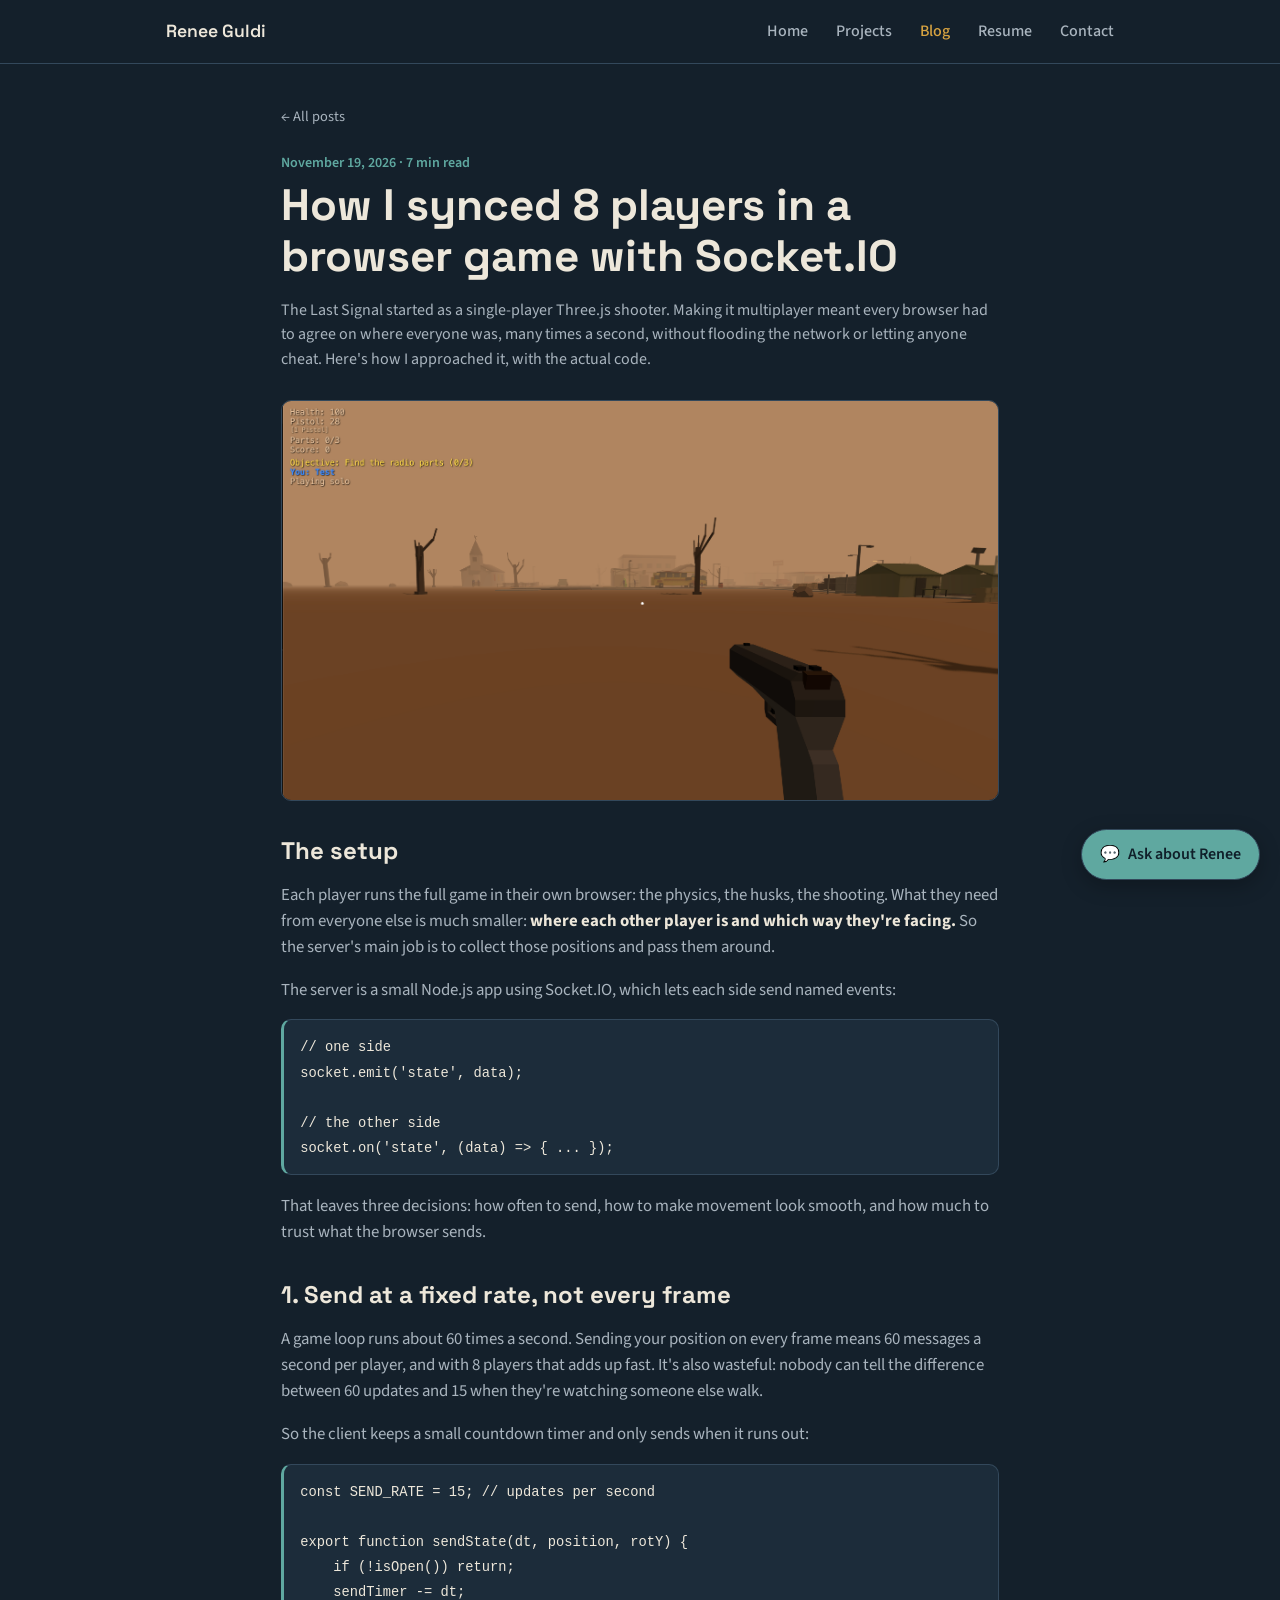
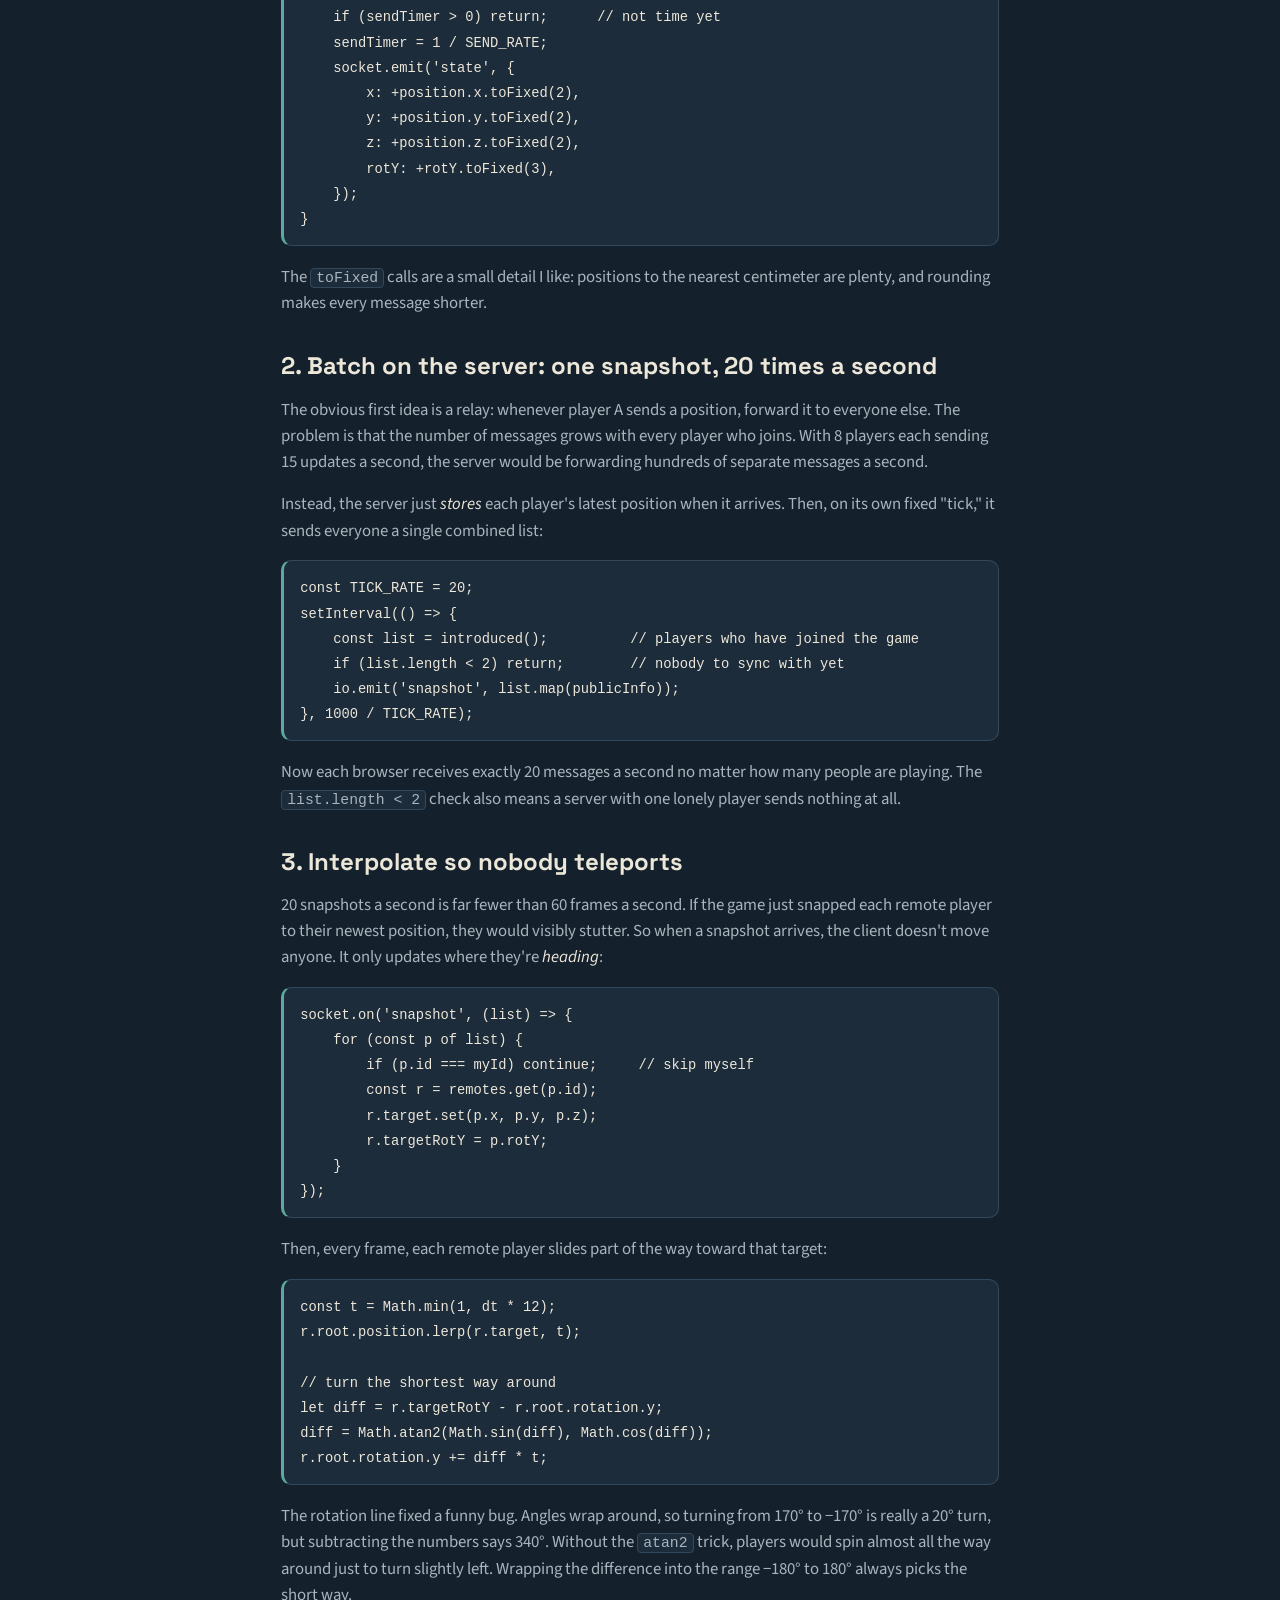
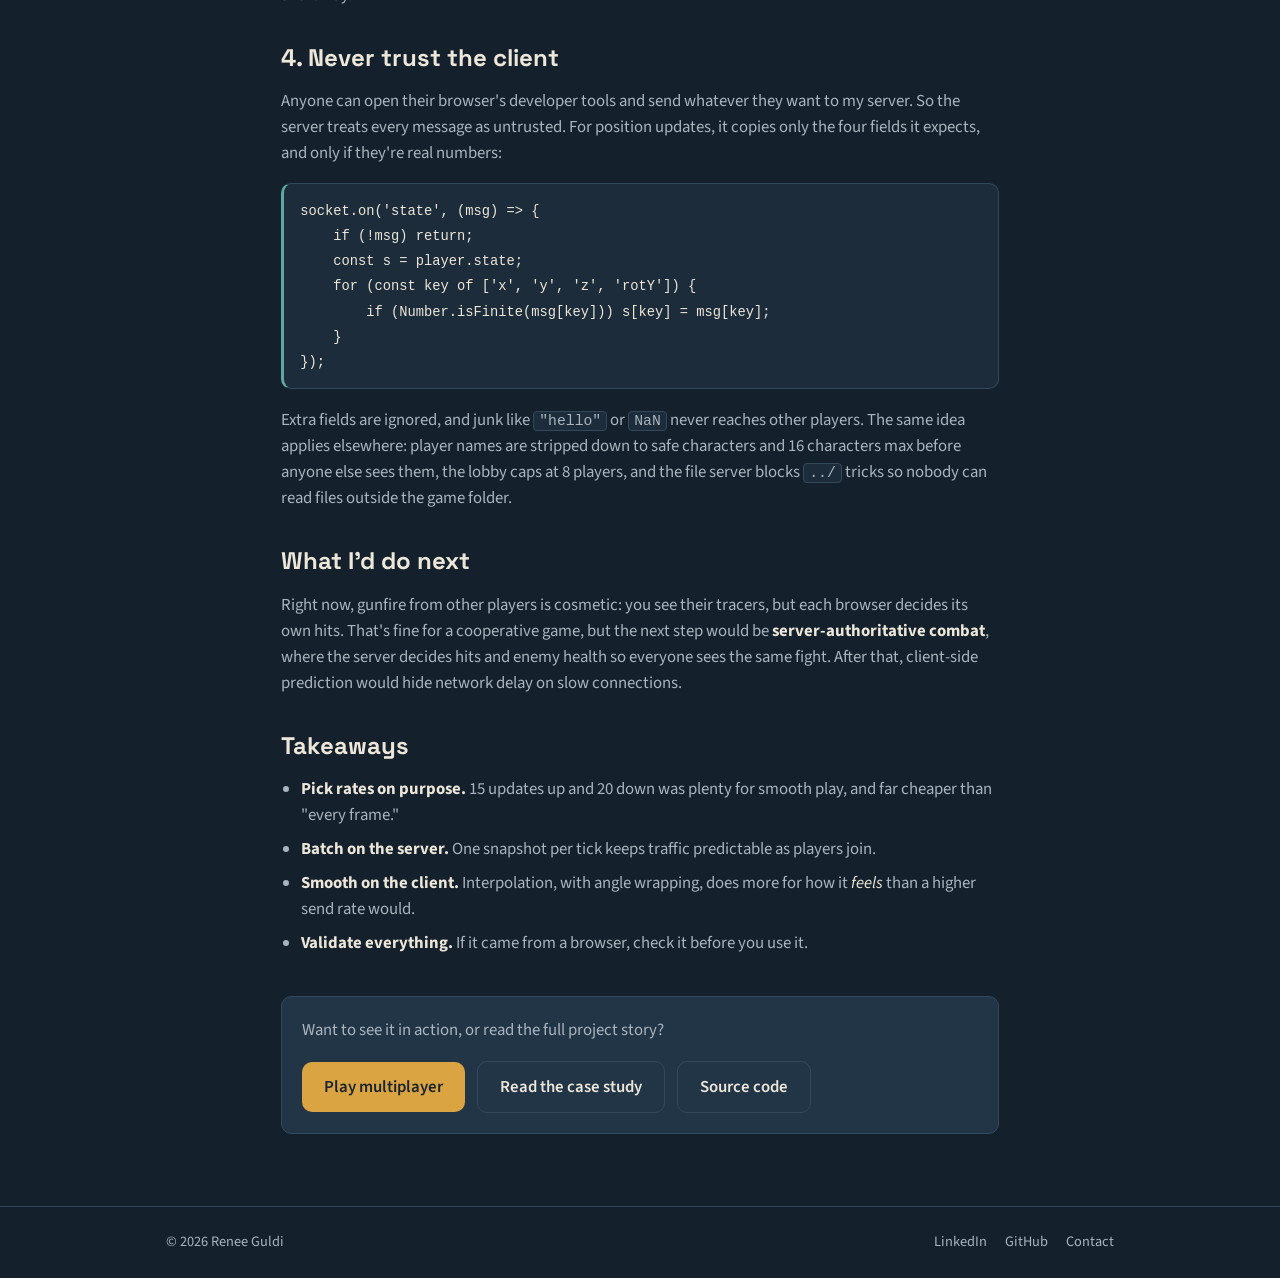
==== blog-syncing-8-players.html @ 2cdf6cf9 "Add blog page and related styles; update navigation links across multiple pages" ====
<!DOCTYPE html>
<html lang="en">
<head>
    <meta charset="UTF-8">
    <meta name="viewport" content="width=device-width, initial-scale=1.0">
    <title>How I synced 8 players in a browser game with Socket.IO - Renee Guldi</title>
    <meta name="description" content="How The Last Signal keeps up to 8 players in sync: fixed send rates, batched server snapshots, client-side interpolation, and treating every client message as untrusted.">
    <meta property="og:title" content="How I synced 8 players in a browser game with Socket.IO">
    <meta property="og:description" content="Send rates, batched snapshots, interpolation, and never trusting the client, with the real code.">
    <meta property="og:type" content="article">
    <meta property="og:image" content="https://renee-guldi-portfolio.r-guldi.workers.dev/images/last-signal-mltiplr.png">
    <link rel="icon" href="images/favicon.svg" type="image/svg+xml">
    <link rel="preconnect" href="https://fonts.googleapis.com">
    <link rel="preconnect" href="https://fonts.gstatic.com" crossorigin>
    <link href="https://fonts.googleapis.com/css2?family=Source+Sans+3:wght@400;500;600&family=Space+Grotesk:wght@500;600;700&display=swap" rel="stylesheet">
    <link rel="stylesheet" href="css/style.css">
</head>
<body>
    <a class="skip-link" href="#main">Skip to content</a>
    <header class="site-header">
        <div class="wrap nav-row">
            <a class="brand" href="index.html">Renee Guldi</a>
            <button id="navToggle" class="nav-toggle" aria-label="Toggle Navigation" aria-expanded="false" aria-controls="navMenu">
                <span></span><span></span>
            </button>
            <nav id="navMenu" class="nav-menu">
                <a href="index.html">Home</a>
                <a href="project.html">Projects</a>
                <a href="blog.html" class="active">Blog</a>
                <a href="resume.html">Resume</a>
                <a href="index.html#contact">Contact</a>
            </nav>
        </div>
    </header>

    <main id="main" class="post wrap">
        <a href="blog.html" class="back-link">&larr; All posts</a>

        <header class="post-head">
            <p class="post-meta"><time datetime="2026-11-19">November 19, 2026</time> · 7 min read</p>
            <h1>How I synced 8 players in a browser game with Socket.IO</h1>
            <p class="lede">
                The Last Signal started as a single-player Three.js shooter. Making it multiplayer meant every browser had to
                agree on where everyone was, many times a second, without flooding the network or letting anyone cheat.
                Here's how I approached it, with the actual code.
            </p>
        </header>

        <figure class="cs-figure">
            <img src="images/last-signal-mltiplr.png" alt="First-person view in The Last Signal multiplayer: a pistol aimed down a dusty road toward a ruined town">
        </figure>

        <section class="post-body">
            <h2>The setup</h2>
            <p>
                Each player runs the full game in their own browser: the physics, the husks, the shooting. What they need from
                everyone else is much smaller: <strong>where each other player is and which way they're facing.</strong>
                So the server's main job is to collect those positions and pass them around.
            </p>
            <p>The server is a small Node.js app using Socket.IO, which lets each side send named events:</p>
            <pre><code>// one side
socket.emit('state', data);

// the other side
socket.on('state', (data) =&gt; { ... });</code></pre>
            <p>That leaves three decisions: how often to send, how to make movement look smooth, and how much to trust what the browser sends.</p>

            <h2>1. Send at a fixed rate, not every frame</h2>
            <p>
                A game loop runs about 60 times a second. Sending your position on every frame means 60 messages a second per player,
                and with 8 players that adds up fast. It's also wasteful: nobody can tell the difference between 60 updates
                and 15 when they're watching someone else walk.
            </p>
            <p>So the client keeps a small countdown timer and only sends when it runs out:</p>
            <pre><code>const SEND_RATE = 15; // updates per second

export function sendState(dt, position, rotY) {
    if (!isOpen()) return;
    sendTimer -= dt;
    if (sendTimer &gt; 0) return;      // not time yet
    sendTimer = 1 / SEND_RATE;
    socket.emit('state', {
        x: +position.x.toFixed(2),
        y: +position.y.toFixed(2),
        z: +position.z.toFixed(2),
        rotY: +rotY.toFixed(3),
    });
}</code></pre>
            <p>
                The <code>toFixed</code> calls are a small detail I like: positions to the nearest centimeter are plenty, and
                rounding makes every message shorter.
            </p>

            <h2>2. Batch on the server: one snapshot, 20 times a second</h2>
            <p>
                The obvious first idea is a relay: whenever player A sends a position, forward it to everyone else.
                The problem is that the number of messages grows with every player who joins. With 8 players each sending
                15 updates a second, the server would be forwarding hundreds of separate messages a second.
            </p>
            <p>
                Instead, the server just <em>stores</em> each player's latest position when it arrives. Then, on its own fixed
                "tick," it sends everyone a single combined list:
            </p>
            <pre><code>const TICK_RATE = 20;
setInterval(() =&gt; {
    const list = introduced();          // players who have joined the game
    if (list.length &lt; 2) return;        // nobody to sync with yet
    io.emit('snapshot', list.map(publicInfo));
}, 1000 / TICK_RATE);</code></pre>
            <p>
                Now each browser receives exactly 20 messages a second no matter how many people are playing. The
                <code>list.length &lt; 2</code> check also means a server with one lonely player sends nothing at all.
            </p>

            <h2>3. Interpolate so nobody teleports</h2>
            <p>
                20 snapshots a second is far fewer than 60 frames a second. If the game just snapped each remote player to their
                newest position, they would visibly stutter. So when a snapshot arrives, the client doesn't move anyone. It only
                updates where they're <em>heading</em>:
            </p>
            <pre><code>socket.on('snapshot', (list) =&gt; {
    for (const p of list) {
        if (p.id === myId) continue;     // skip myself
        const r = remotes.get(p.id);
        r.target.set(p.x, p.y, p.z);
        r.targetRotY = p.rotY;
    }
});</code></pre>
            <p>Then, every frame, each remote player slides part of the way toward that target:</p>
            <pre><code>const t = Math.min(1, dt * 12);
r.root.position.lerp(r.target, t);

// turn the shortest way around
let diff = r.targetRotY - r.root.rotation.y;
diff = Math.atan2(Math.sin(diff), Math.cos(diff));
r.root.rotation.y += diff * t;</code></pre>
            <p>
                The rotation line fixed a funny bug. Angles wrap around, so turning from 170° to −170° is really a 20° turn,
                but subtracting the numbers says 340°. Without the <code>atan2</code> trick, players would spin almost all the
                way around just to turn slightly left. Wrapping the difference into the range −180° to 180° always picks the short way.
            </p>

            <h2>4. Never trust the client</h2>
            <p>
                Anyone can open their browser's developer tools and send whatever they want to my server. So the server treats
                every message as untrusted. For position updates, it copies only the four fields it expects, and only if they're
                real numbers:
            </p>
            <pre><code>socket.on('state', (msg) =&gt; {
    if (!msg) return;
    const s = player.state;
    for (const key of ['x', 'y', 'z', 'rotY']) {
        if (Number.isFinite(msg[key])) s[key] = msg[key];
    }
});</code></pre>
            <p>
                Extra fields are ignored, and junk like <code>"hello"</code> or <code>NaN</code> never reaches other players.
                The same idea applies elsewhere: player names are stripped down to safe characters and 16 characters max before
                anyone else sees them, the lobby caps at 8 players, and the file server blocks <code>../</code> tricks so nobody
                can read files outside the game folder.
            </p>

            <h2>What I'd do next</h2>
            <p>
                Right now, gunfire from other players is cosmetic: you see their tracers, but each browser decides its own hits.
                That's fine for a cooperative game, but the next step would be <strong>server-authoritative combat</strong>,
                where the server decides hits and enemy health so everyone sees the same fight. After that, client-side prediction
                would hide network delay on slow connections.
            </p>

            <h2>Takeaways</h2>
            <ul>
                <li><strong>Pick rates on purpose.</strong> 15 updates up and 20 down was plenty for smooth play, and far cheaper than "every frame."</li>
                <li><strong>Batch on the server.</strong> One snapshot per tick keeps traffic predictable as players join.</li>
                <li><strong>Smooth on the client.</strong> Interpolation, with angle wrapping, does more for how it <em>feels</em> than a higher send rate would.</li>
                <li><strong>Validate everything.</strong> If it came from a browser, check it before you use it.</li>
            </ul>

            <div class="post-cta">
                <p>Want to see it in action, or read the full project story?</p>
                <div class="btn-row">
                    <a class="btn" href="https://last-signal-multiplayer.onrender.com/" target="_blank" rel="noopener">Play multiplayer</a>
                    <a class="btn btn-ghost" href="last-signal-case-study.html">Read the case study</a>
                    <a class="btn btn-ghost" href="https://github.com/ReneeGuldi/Last_Signal_Multiplayer" target="_blank" rel="noopener">Source code</a>
                </div>
            </div>
        </section>
    </main>

    <footer class="site-footer">
        <div class="wrap footer-row">
            <p>© <span id="year">2026</span> Renee Guldi</p>
            <p class="footer-links">
                <a href="https://www.linkedin.com/in/rguldi" target="_blank" rel="noopener">LinkedIn</a>
                <a href="https://github.com/ReneeGuldi" target="_blank" rel="noopener">GitHub</a>
                <a href="index.html#contact">Contact</a>
            </p>
        </div>
    </footer>

    <button id="backToTop" class="back-to-top" aria-label="Back to Top">&uarr;</button>
    <script src="js/config.js"></script>
    <script src="js/script.js"></script>
    <script src="js/chatbot.js"></script>
</body>
</html>
---- css/style.css ----
/*
  TOKENS
*/
:root {
  /* color */
  --bg:        #14202B;
  --bg-alt:    #1C2C3A;
  --surface:   #223546;
  --text:      #EDE7DA;
  --text-dim:  #A9B4BE;
  --accent:    #D9A441;
  --accent-2:  #5FA8A0;
  --border:    #33485B;

  /* type */
  --font-display: "Space Grotesk", "Segoe UI", sans-serif;
  --font-body:    "Source Sans 3", "Segoe UI", sans-serif;

  /* layout */
  --page-max: clamp(680px, 82vw, 1200px);
  --radius: 10px;
}

[data-theme="light"] {
  --bg:        #F6F3EC;
  --bg-alt:    #FFFFFF;
  --surface:   #FFFFFF;
  --text:      #1B2530;
  --text-dim:  #5B6672;
  --border:    #DCD5C7;
  --link:      #8A5A00;
}

* { box-sizing: border-box; }

html { scroll-behavior: smooth; }

body {
  margin: 0;
  background: var(--bg);
  color: var(--text);
  font-family: var(--font-body);
  line-height: 1.55;
  transition: background 0.3s ease, color 0.3s ease;
}

img { max-width: 100%; display: block; }

h1, h2 { font-family: var(--font-display); line-height: 1.15; margin: 0 0 0.5em; }
h1 { font-size: clamp(2rem, 5vw, 2.75rem); }
h2 { font-size: 1.5rem; }

p {color: var(--text-dim); }

a { color: var(--link, var(--accent)); }

.wrap {
  max-width: var(--page-max);
  margin: 0 auto;
  padding-left: clamp(24px, 4vw, 64px);
  padding-right: clamp(24px, 4vw, 64px);
}

/*
  HEADER / NAV
*/
.site-header {
  border-bottom: 1px solid var(--border);
  padding: 18px 0;
  position: sticky;
  top: 0;
  background: var(--bg);
  z-index: 20;
}

.nav-row {
  display: flex;
  align-items: center;
  justify-content: space-between;
}

.brand {
  font-family: var(--font-display);
  font-weight: 600;
  font-size: 1.1rem;
  text-decoration: none;
  color: var(--text);
}

.nav-menu {
  display: flex;
  gap: 28px;
}

.nav-menu a {
  text-decoration: none;
  color: var(--text-dim);
  font-weight: 500;
}

.nav-menu a:hover,
.nav-menu a.active {
  color: var(--accent);
}

.nav-toggle {
  display: none;
  flex-direction: column;
  gap: 5px;
  background: none;
  border: 0;
  cursor: pointer;
  padding: 6px;
}
.nav-toggle span {
  width: 24px;
  height: 2px;
  background: var(--text);
  display: block;
}

/*
 HERO / ABOUT (homepage)
*/
.hero { 
    padding: 64px 0 40px;
    text-align: left; 
}

.eyebrow {
  color: var(--accent-2);
  font-weight: 600;
  margin: 0 0 10px;
}

.lede { 
    width: 100%;
    text-align: left; 
}

.home-page-header {
  display: flex;
  align-items: center;
  justify-content: flex-end;
  margin-bottom: 1rem;
}

.btn {
  display: inline-block;
  margin-top: 18px;
  padding: 12px 22px;
  background: var(--accent);
  color: #1B2530;
  font-weight: 600;
  text-decoration: none;
  border-radius: var(--radius);
  transition: transform 0.15s ease;
}
.btn:hover { transform: translateY(-2px); }

.about {
  text-align: center;
  padding: 32px 0 56px;
}

.about p {
    width: 100%;
    margin: 0 0 1em;
    text-align: left;
}

.about ul {
    width: 100%;
    margin: 0;
    text-align: left;
    list-style: disc;
    padding-left: 1.25em;
    color: var(--text-dim);
}

.contact {
    text-align: center;
    padding: 32px 0 56px;
}

.contact p {
    width: 100%;
    margin: 0 0 1em;
    text-align: left;
}

.contact ul {
    width: 100%;
    margin: 0;
    text-align: left;
    list-style: none;
    padding: 0;
    color: var(--text-dim);
}

.profile-photo {
  width: 220px;
  height: 220px;
  object-fit: cover;
  border-radius: var(--radius);
  border: 1px solid var(--border);
}
.about-text { 
    flex: 1; 
    min-width: 240px; 
}

#demo-note {
    scroll-margin-top: 90px;
}

.back-link {
    display: inline-block;
    margin-bottom: 24px;
    color: var(--text-dim);
    text-decoration: none;
    font-size: 0.9rem;
}

.back-link:hover { color: var(--accent); }

/*
  PROJECT PAGE — grid matches Figure 1 (desktop) / Figure 2 (mobile)
*/
.project-page { padding: 40px 0 72px; }

.project-page-header {
  display: flex;
  align-items: center;
  justify-content: space-between;
  gap: 16px;
}

.theme-toggle {
  border: 1px solid var(--border);
  background: var(--surface);
  border-radius: 999px;
  width: 40px;
  height: 40px;
  cursor: pointer;
  font-size: 1.1rem;
}

.project-intro { margin-top: 8px; margin-bottom: 32px; }

/*
  Desktop: 3 columns, 200x150 images, 20px column gap, 25px row gap
*/
.project-grid {
  display: grid;
  grid-template-columns: repeat(3, 200px);
  justify-content: center;
  column-gap: 20px;
  row-gap: 25px;
  padding-top: 25px;
}

.project-card {
  font: inherit;
  color: inherit;
  background: var(--surface);
  border: 1px solid var(--border);
  border-radius: var(--radius);
  padding: 0;
  cursor: pointer;
  text-align: left;
  text-decoration: none;
  overflow: hidden;
  display: block;
  width: 100%;

  /* scroll-reveal starting state (see JS effect #2) */
  opacity: 0;
  transform: translateY(16px);
  transition: opacity 0.5s ease, transform 0.5s ease, border-color 0.2s ease;
}

.project-card.is-visible {
  opacity: 1;
  transform: translateY(0);
}

.project-card:hover,
.project-card:focus-visible {
  border-color: var(--accent-2);
}

.project-image {
  width: 200px;
  height: 150px;
  overflow: hidden;
  background: var(--bg-alt);
}
.project-image img {
  width: 100%;
  height: 100%;
  object-fit: cover;
  transition: transform 0.35s ease;
}
.project-card:hover .project-image img { transform: scale(1.06); }

.project-label {
  margin: 0;
  padding: 10px 12px;
  font-size: 0.95rem;
  font-weight: 500;
  border-top: 1px solid var(--border);
}

/*
  MODAL (project details pop-up)
*/
.modal {
  position: fixed;
  inset: 0;
  display: none;
  align-items: center;
  justify-content: center;
  z-index: 50;
}
.modal[aria-hidden="false"] { display: flex; }

.modal-backdrop {
  position: absolute;
  inset: 0;
  background: rgba(10, 14, 18, 0.6);
}

.modal-panel {
  position: relative;
  background: var(--surface);
  border: 1px solid var(--border);
  border-radius: var(--radius);
  max-width: 580px;
  width: calc(100% - 48px);
  max-height: calc(100vh - 48px);
  overflow-y: auto;
  padding: 28px 24px;
}

.modal-close {
  position: absolute;
  top: 10px;
  right: 12px;
  background: none;
  border: 0;
  font-size: 1.4rem;
  color: var(--text-dim);
  cursor: pointer;
}

/*
  FOOTER / BACK TO TOP
*/
.site-footer {
  border-top: 1px solid var(--border);
  padding: 24px 0;
  color: var(--text-dim);
  font-size: 0.9rem;
}

.back-to-top {
  position: fixed;
  right: 20px;
  bottom: 20px;
  width: 42px;
  height: 42px;
  border-radius: 50%;
  border: 1px solid var(--border);
  background: var(--accent);
  color: #1B2530;
  font-size: 1.1rem;
  cursor: pointer;
  opacity: 0;
  pointer-events: none;
  transform: translateY(10px);
  transition: opacity 0.25s ease, transform 0.25s ease;
}
.back-to-top.is-visible {
  opacity: 1;
  pointer-events: auto;
  transform: translateY(0);
}

/*
  DEMO SHOWCASE
*/
.demo-showcase {
    margin-top: 40px;
    padding: 24px;
    border: 1px solid var(--border);
    border-radius: var(--radius);
    background: var(--surface);
    scroll-margin-top: 90px;
}

.demo-widget {
    margin-top: 16px;
}

.demo-clock {
    font-family: var(--font-display);
    font-size: 1.5rem;
}


/*
  MOBILE — Figure 2 spec: 2 columns, 120x90 images, 10px gaps
*/
@media (max-width: 480px) {

  .wrap {
    padding-left: 28px;
    padding-right: 28px;
  }

  .about p,
  .about ul,
  .contact p,
  .contact ul,
  .lede {
    max-width: 32em;
  }
  .nav-toggle { display: flex; }

  .nav-menu {
    display: none;
    position: absolute;
    top: 100%;
    left: 0;
    right: 0;
    background: var(--bg);
    border-bottom: 1px solid var(--border);
    flex-direction: column;
    padding: 16px 24px;
    gap: 16px;
  }
  .nav-menu.is-open { display: flex; }

  .project-grid {
    grid-template-columns: repeat(2, 120px);
    column-gap: 10px;
    row-gap: 10px;
    padding-top: 10px;
  }
  .project-image { width: 120px; height: 90px; }
}

/*
  SITE UPGRADE (Nov 2026) — shared pieces
*/
.skip-link {
  position: absolute;
  left: 12px;
  top: -48px;
  padding: 8px 14px;
  background: var(--accent);
  color: #1B2530;
  border-radius: var(--radius);
  z-index: 100;
  text-decoration: none;
  font-weight: 600;
}
.skip-link:focus { top: 12px; }

:focus-visible { outline: 2px solid var(--accent-2); outline-offset: 2px; }

h3 { font-family: var(--font-display); font-size: 1.1rem; margin: 0 0 0.4em; color: var(--text); }

.btn-row {
  display: flex;
  flex-wrap: wrap;
  gap: 12px;
  align-items: center;
}
.btn-row .btn { margin-top: 18px; }

.btn-ghost {
  background: transparent;
  color: var(--text);
  border: 1px solid var(--border);
}
.btn-ghost:hover { border-color: var(--accent-2); }

/* small "pill" labels, used for quick facts and skills */
.chip-row {
  list-style: none;
  display: flex;
  flex-wrap: wrap;
  gap: 8px;
  padding: 0;
  margin: 16px 0 0;
}
.chip {
  display: inline-flex;
  align-items: center;
  gap: 8px;
  padding: 5px 12px;
  border-radius: 999px;
  border: 1px solid var(--border);
  background: var(--surface);
  color: var(--text);
  font-size: 0.88rem;
}
.chip-status { border-color: var(--accent-2); }
.chip .dot {
  width: 8px;
  height: 8px;
  border-radius: 50%;
  background: var(--accent-2);
  box-shadow: 0 0 0 3px color-mix(in srgb, var(--accent-2) 25%, transparent);
}

/* every home-page section shares the About section's rhythm */
.skills, .featured, .education {
  text-align: center;
  padding-top: 32px;
  padding-bottom: 56px;
}
.skills > p, .featured-card, .timeline, .skill-groups { text-align: left; }

/* ---------- experience list (About) ---------- */
.about ul.experience-grid {
  list-style: none;
  padding: 0;
  display: grid;
  grid-template-columns: repeat(auto-fit, minmax(220px, 1fr));
  gap: 12px;
}
.experience-grid li {
  background: var(--surface);
  border: 1px solid var(--border);
  border-left: 3px solid var(--accent);
  border-radius: var(--radius);
  padding: 12px 14px;
}
.experience-grid strong { display: block; color: var(--text); }
.experience-grid span { font-size: 0.92rem; }

/* ---------- skills ---------- */
.skill-groups {
  display: grid;
  grid-template-columns: repeat(auto-fit, minmax(230px, 1fr));
  gap: 16px;
  margin-top: 8px;
}
.skill-group {
  background: var(--bg-alt);
  border: 1px solid var(--border);
  border-radius: var(--radius);
  padding: 16px;
}
.skill-group .chip-row { margin-top: 8px; }

/* ---------- featured project ---------- */
.featured-card {
  display: grid;
  grid-template-columns: minmax(0, 1.1fr) minmax(0, 1fr);
  gap: 24px;
  align-items: center;
  background: var(--surface);
  border: 1px solid var(--border);
  border-radius: var(--radius);
  overflow: hidden;
}
.featured-image { display: block; height: 100%; min-height: 220px; overflow: hidden; }
.featured-image img { width: 100%; height: 100%; object-fit: cover; transition: transform 0.35s ease; }
.featured-image:hover img { transform: scale(1.04); }
.featured-body { padding: 20px 24px 24px 0; }
.featured-body h3 { font-size: 1.35rem; }

/* ---------- education timeline ---------- */
.timeline {
  list-style: none;
  margin: 0;
  padding: 0 0 0 20px;
  border-left: 2px solid var(--border);
}
.timeline > li { position: relative; padding: 0 0 24px 8px; }
.timeline > li::before {
  content: "";
  position: absolute;
  left: -28px;
  top: 4px;
  width: 12px;
  height: 12px;
  border-radius: 50%;
  background: var(--accent);
  border: 2px solid var(--bg);
}
.timeline-when { margin: 0 0 2px; color: var(--accent-2); font-weight: 600; font-size: 0.9rem; }
.timeline p { margin: 0; }

/* ---------- contact form ---------- */
.contact-layout {
  display: grid;
  grid-template-columns: minmax(0, 2fr) minmax(0, 1fr);
  gap: 24px;
  text-align: left;
  margin-top: 8px;
}
.contact-form {
  background: var(--surface);
  border: 1px solid var(--border);
  border-radius: var(--radius);
  padding: 20px;
}
.field { display: flex; flex-direction: column; gap: 6px; margin-bottom: 14px; }
.field label { font-weight: 600; color: var(--text); font-size: 0.95rem; }
.field input,
.field select,
.field textarea {
  font: inherit;
  color: var(--text);
  background: var(--bg);
  border: 1px solid var(--border);
  border-radius: 8px;
  padding: 10px 12px;
  width: 100%;
}
.field textarea { resize: vertical; min-height: 120px; }
.field input:focus,
.field select:focus,
.field textarea:focus { outline: 2px solid var(--accent-2); outline-offset: 0; border-color: transparent; }
.field [aria-invalid="true"] { border-color: #D9534F; }
.contact-form .btn { border: 0; cursor: pointer; font: inherit; font-weight: 600; margin-top: 4px; }
.contact-form .btn:disabled { opacity: 0.6; cursor: wait; }
.hp { position: absolute; left: -9999px; width: 1px; height: 1px; opacity: 0; }

.form-status { margin: 12px 0 0; min-height: 1.4em; font-weight: 500; }
.form-status.is-success { color: var(--accent-2); }
.form-status.is-error { color: #E07A6F; }
[data-theme="light"] .form-status.is-error { color: #B3362B; }
[data-theme="light"] .form-status.is-success { color: #2F6F68; }

.contact-aside h3 { margin-top: 4px; }
.contact ul.contact-links { list-style: none; padding: 0; margin: 0 0 12px; }
.contact-links li {
  display: flex;
  flex-direction: column;
  padding: 12px 0;
  border-bottom: 1px solid var(--border);
}
.contact-links a { font-weight: 600; text-decoration: none; }
.contact-links a:hover { text-decoration: underline; }
.contact-links span { font-size: 0.9rem; }

/* ---------- project modal content ---------- */
.modal-panel .eyebrow { margin-bottom: 4px; padding-right: 32px; }
.modal-subhead { margin-top: 18px; font-size: 1rem; }
.modal-list { margin: 0; padding-left: 1.2em; color: var(--text-dim); }
.modal-list li { margin-bottom: 6px; }
.modal-note { font-size: 0.9rem; font-style: italic; margin-top: 16px; }
body.modal-open { overflow: hidden; }

/* project cards are now buttons: show the label in the normal text color */
.project-card .project-label { color: var(--text); }
.project-intro strong { color: var(--text); }

/* ---------- footer ---------- */
.footer-row {
  display: flex;
  flex-wrap: wrap;
  justify-content: space-between;
  align-items: center;
  gap: 12px;
}
.footer-row p { margin: 0; }
.footer-links { display: flex; gap: 18px; }
.footer-links a { color: var(--text-dim); text-decoration: none; }
.footer-links a:hover { color: var(--accent); }

/*
  CHAT ASSISTANT (js/chatbot.js)
*/
/* move back-to-top up so it sits above the chat button */
body.has-chat .back-to-top { bottom: 84px; right: 24px; }

.chat-launcher {
  position: fixed;
  right: 20px;
  bottom: 20px;
  z-index: 40;
  display: inline-flex;
  align-items: center;
  gap: 8px;
  padding: 12px 18px;
  border-radius: 999px;
  border: 1px solid var(--border);
  background: var(--accent-2);
  color: #10202A;
  font: inherit;
  font-weight: 600;
  cursor: pointer;
  box-shadow: 0 6px 20px rgba(0, 0, 0, 0.25);
  transition: transform 0.15s ease;
}
.chat-launcher:hover { transform: translateY(-2px); }

.chat-panel {
  position: fixed;
  right: 20px;
  bottom: 84px;
  z-index: 45;
  width: min(370px, calc(100vw - 32px));
  height: min(520px, calc(100vh - 120px));
  display: flex;
  flex-direction: column;
  background: var(--surface);
  border: 1px solid var(--border);
  border-radius: 14px;
  box-shadow: 0 16px 40px rgba(0, 0, 0, 0.35);
  overflow: hidden;
}
.chat-panel[hidden] { display: none; }

.chat-header {
  display: flex;
  justify-content: space-between;
  align-items: center;
  padding: 12px 16px;
  background: var(--bg-alt);
  border-bottom: 1px solid var(--border);
}
.chat-title { margin: 0; font-family: var(--font-display); font-weight: 600; color: var(--text); }
.chat-subtitle { margin: 0; font-size: 0.82rem; }
.chat-close {
  background: none;
  border: 0;
  font-size: 1.5rem;
  line-height: 1;
  color: var(--text-dim);
  cursor: pointer;
}

.chat-log {
  flex: 1;
  overflow-y: auto;
  padding: 14px;
  display: flex;
  flex-direction: column;
  gap: 10px;
}
.chat-msg {
  max-width: 85%;
  padding: 9px 12px;
  border-radius: 12px;
  font-size: 0.94rem;
  line-height: 1.45;
  white-space: pre-wrap;
  overflow-wrap: anywhere;
}
.chat-msg-bot {
  align-self: flex-start;
  background: var(--bg-alt);
  color: var(--text);
  border: 1px solid var(--border);
  border-bottom-left-radius: 4px;
}
.chat-msg-user {
  align-self: flex-end;
  background: var(--accent);
  color: #1B2530;
  border-bottom-right-radius: 4px;
}
.chat-typing { display: inline-flex; gap: 4px; }
.chat-typing span {
  width: 6px; height: 6px; border-radius: 50%;
  background: var(--text-dim);
  animation: chat-blink 1s infinite ease-in-out;
}
.chat-typing span:nth-child(2) { animation-delay: 0.15s; }
.chat-typing span:nth-child(3) { animation-delay: 0.3s; }
@keyframes chat-blink { 0%, 80%, 100% { opacity: 0.3; } 40% { opacity: 1; } }

.chat-chips {
  display: flex;
  flex-wrap: wrap;
  gap: 6px;
  padding: 0 14px 10px;
}
.chat-chips:empty { display: none; }
.chat-chip {
  font: inherit;
  font-size: 0.82rem;
  padding: 5px 10px;
  border-radius: 999px;
  border: 1px solid var(--accent-2);
  background: transparent;
  color: var(--text);
  cursor: pointer;
}
.chat-chip:hover { background: color-mix(in srgb, var(--accent-2) 18%, transparent); }

.chat-form {
  display: flex;
  gap: 8px;
  padding: 10px;
  border-top: 1px solid var(--border);
  background: var(--bg-alt);
}
.chat-input {
  flex: 1;
  font: inherit;
  color: var(--text);
  background: var(--bg);
  border: 1px solid var(--border);
  border-radius: 999px;
  padding: 9px 14px;
  min-width: 0;
}
.chat-send {
  width: 40px;
  height: 40px;
  border-radius: 50%;
  border: 0;
  background: var(--accent);
  color: #1B2530;
  cursor: pointer;
  font-size: 1rem;
}

/*
  RESPONSIVE + MOTION for the upgrade pieces
*/
@media (max-width: 760px) {
  .featured-card { grid-template-columns: 1fr; }
  .featured-body { padding: 0 20px 20px; }
  .contact-layout { grid-template-columns: 1fr; }
}

@media (max-width: 480px) {
  .chat-launcher-text { display: none; }
  .chat-launcher { padding: 12px 14px; }
  .chat-panel {
    right: 8px;
    left: 8px;
    bottom: 76px;
    width: auto;
    height: calc(100vh - 100px);
    height: calc(100dvh - 100px);
  }
  .footer-row { flex-direction: column; align-items: flex-start; }
  .about ul.experience-grid,
  .contact p,
  .skills > p { max-width: none; }
}

@media (prefers-reduced-motion: reduce) {
  *, *::before, *::after { transition: none !important; animation: none !important; scroll-behavior: auto !important; }
  .project-card { opacity: 1; transform: none; }
}


/*
  PROJECTS PAGE SECTIONS + CASE STUDY
*/
.project-section-title { margin: 40px 0 6px; }
.project-section-note { max-width: 70ch; margin-bottom: 8px; }

.cs-banner {
  display: grid;
  grid-template-columns: 240px 1fr;
  gap: 20px;
  align-items: center;
  margin: 24px 0 8px;
  padding: 14px;
  background: var(--surface);
  border: 1px solid var(--border);
  border-left: 4px solid var(--accent);
  border-radius: var(--radius);
  text-decoration: none;
  color: var(--text-dim);
  transition: transform 0.2s ease, border-color 0.2s ease;
}
.cs-banner:hover { transform: translateY(-2px); border-color: var(--accent-2); }
.cs-banner img { width: 100%; height: 150px; object-fit: cover; border-radius: 8px; }
.cs-banner h2 { font-size: 1.25rem; margin: 2px 0 6px; color: var(--text); }
.cs-banner p { margin: 0 0 8px; }
.cs-banner-cta { color: var(--link, var(--accent)); font-weight: 600; }

.case-study { max-width: 860px; padding-top: 24px; padding-bottom: 64px; }
.cs-hero h1 { margin-bottom: 8px; }
.cs-figure { margin: 28px 0; }
.cs-figure img { width: 100%; border-radius: var(--radius); border: 1px solid var(--border); }
.cs-figure figcaption { font-size: 0.9rem; margin-top: 8px; text-align: center; }

.cs-facts {
  display: grid;
  grid-template-columns: repeat(auto-fit, minmax(180px, 1fr));
  gap: 12px;
  margin: 0 0 12px;
}
.cs-facts > div {
  background: var(--surface);
  border: 1px solid var(--border);
  border-radius: var(--radius);
  padding: 12px 14px;
}
.cs-facts dt { font-size: 0.8rem; text-transform: uppercase; letter-spacing: 0.06em; color: var(--accent-2); font-weight: 600; }
.cs-facts dd { margin: 4px 0 0; color: var(--text); }

.cs-section { padding: 28px 0 4px; border-top: 1px solid var(--border); margin-top: 28px; }
.cs-section h3 { margin-top: 22px; }
.cs-section ul { padding-left: 1.2em; }
.cs-section li { margin-bottom: 8px; }
.cs-section code {
  font-size: 0.9em;
  background: var(--bg-alt);
  border: 1px solid var(--border);
  border-radius: 4px;
  padding: 1px 5px;
}

.cs-diagram {
  display: grid;
  grid-template-columns: 1fr auto 1.1fr auto 1fr;
  align-items: center;
  gap: 8px;
  margin: 16px 0 20px;
  text-align: center;
}
.cs-node {
  background: var(--surface);
  border: 1px solid var(--border);
  border-radius: var(--radius);
  padding: 14px 10px;
  color: var(--text);
  font-weight: 600;
}
.cs-node small { font-weight: 400; color: var(--text-dim); }
.cs-node-accent { border-color: var(--accent-2); }
.cs-arrow { display: flex; flex-direction: column; gap: 6px; font-size: 0.78rem; color: var(--accent-2); white-space: nowrap; }

.cs-problems {
  display: grid;
  grid-template-columns: repeat(auto-fit, minmax(280px, 1fr));
  gap: 14px;
  margin-top: 12px;
}
.cs-problems article {
  background: var(--surface);
  border: 1px solid var(--border);
  border-radius: var(--radius);
  padding: 16px;
}
.cs-problems h3 { margin-top: 0; }
.cs-problems p { margin: 0 0 8px; font-size: 0.95rem; }

@media (max-width: 700px) {
  .cs-banner { grid-template-columns: 1fr; }
  .cs-diagram { grid-template-columns: 1fr; }
  .cs-arrow { flex-direction: row; justify-content: center; gap: 16px; }
}


/*
  EXPERIENCE + LEADERSHIP (home page)
*/
.experience { text-align: center; padding-top: 32px; padding-bottom: 56px; }
.experience .timeline, .leader-grid { text-align: left; }
.experience .timeline ul { margin: 6px 0 0; padding-left: 1.1em; list-style: disc; }
.experience .timeline ul li { margin-bottom: 6px; }
.sub-h2 { margin-top: 36px; }
.leader-grid {
  display: grid;
  grid-template-columns: repeat(auto-fit, minmax(280px, 1fr));
  gap: 14px;
}
.leader-grid article {
  background: var(--surface);
  border: 1px solid var(--border);
  border-left: 3px solid var(--accent);
  border-radius: var(--radius);
  padding: 16px;
}
.leader-grid p { margin: 0; }
.leader-grid .timeline-when { margin-bottom: 4px; }

/*
  RESUME PAGE
*/
.resume { max-width: 900px; padding-top: 24px; padding-bottom: 64px; }
.resume-actions { display: flex; flex-wrap: wrap; gap: 12px; justify-content: flex-end; margin-bottom: 16px; }
.resume-actions .btn { margin: 0; border: 0; cursor: pointer; font: inherit; font-weight: 600; }
.resume-actions .btn-ghost { border: 1px solid var(--border); }
.resume-sheet {
  background: var(--surface);
  border: 1px solid var(--border);
  border-radius: var(--radius);
  padding: clamp(20px, 4vw, 44px);
}
.resume-head { text-align: center; margin-bottom: 8px; }
.resume-head h1 { margin: 0; font-size: clamp(2rem, 5vw, 2.6rem); }
.resume-title { margin: 2px 0; font-style: italic; }
.resume-contact { margin: 0; font-size: 0.92rem; }
.resume-sheet section { margin-top: 22px; }
.resume-sheet h2 {
  font-size: 0.95rem;
  text-transform: uppercase;
  letter-spacing: 0.08em;
  color: var(--accent-2);
  border-bottom: 1px solid var(--border);
  padding-bottom: 4px;
  margin: 0 0 10px;
}
.resume-sheet p { margin: 0 0 6px; }
.r-item { margin-bottom: 12px; }
.r-row { display: flex; flex-wrap: wrap; justify-content: space-between; gap: 4px 16px; align-items: baseline; }
.r-row h3 { margin: 0; font-size: 1rem; }
.r-row span, .r-row a { font-size: 0.9rem; }
.r-row span { color: var(--text-dim); font-style: italic; }
.r-item ul { margin: 4px 0 0; padding-left: 1.1em; }
.r-item li { margin-bottom: 4px; font-size: 0.95rem; }
.r-skills { display: grid; grid-template-columns: max-content 1fr; gap: 6px 14px; margin: 0; }
.r-skills dt { font-weight: 600; color: var(--text); }
.r-skills dd { margin: 0; }
@media (max-width: 560px) {
  .r-skills { grid-template-columns: 1fr; }
  .r-skills dd { margin-bottom: 6px; }
  .resume-actions { justify-content: stretch; }
  .resume-actions .btn { flex: 1; text-align: center; }
}

/* Print: just the resume, black on white */
@media print {
  .site-header, .site-footer, .resume-actions, .back-to-top, .chat-launcher, .chat-panel, .skip-link { display: none !important; }
  body, .resume-sheet { background: #fff !important; color: #111 !important; }
  .resume-sheet { border: 0; padding: 0; }
  .resume-sheet * { color: #111 !important; }
  .resume-sheet a { text-decoration: none; }
  .resume-sheet h2 { border-color: #999; }
  .resume { padding: 0; max-width: none; }
  .r-item { break-inside: avoid; }
  @page { margin: 0.5in; }
}


/* --- BLOG --- */
.blog, .post { max-width: 820px; padding-top: 40px; padding-bottom: 72px; }
.blog-intro { margin-bottom: 28px; }
.post-list { display: grid; gap: 16px; }
.post-card {
  background: var(--surface);
  border: 1px solid var(--border);
  border-left: 4px solid var(--accent);
  border-radius: var(--radius);
  padding: 20px 22px;
}
.post-card h2 { font-size: 1.3rem; margin: 2px 0 8px; }
.post-card h2 a { color: var(--text); text-decoration: none; }
.post-card h2 a:hover { color: var(--accent); }
.post-card p { margin: 0 0 4px; }
.post-meta { font-size: 0.88rem; color: var(--accent-2); font-weight: 600; margin: 0 0 6px; }

.post-head h1 { margin-bottom: 12px; }
.post-body { font-size: 1.05rem; }
.post-body h2 { margin-top: 36px; }
.post-body p, .post-body li { color: var(--text-dim); }
.post-body strong, .post-body em { color: var(--text); }
.post-body ul { padding-left: 1.2em; }
.post-body li { margin-bottom: 8px; }
.post-body code {
  font-family: ui-monospace, "SFMono-Regular", Menlo, Consolas, monospace;
  font-size: 0.88em;
  background: var(--bg-alt);
  border: 1px solid var(--border);
  border-radius: 4px;
  padding: 1px 5px;
}
.post-body pre {
  background: var(--bg-alt);
  border: 1px solid var(--border);
  border-left: 3px solid var(--accent-2);
  border-radius: var(--radius);
  padding: 14px 16px;
  overflow-x: auto;
  line-height: 1.5;
  margin: 12px 0 18px;
}
.post-body pre code { background: none; border: 0; padding: 0; font-size: 0.86rem; color: var(--text); }
.post-cta {
  margin-top: 40px;
  padding: 20px;
  background: var(--surface);
  border: 1px solid var(--border);
  border-radius: var(--radius);
}
.post-cta p { margin: 0; }
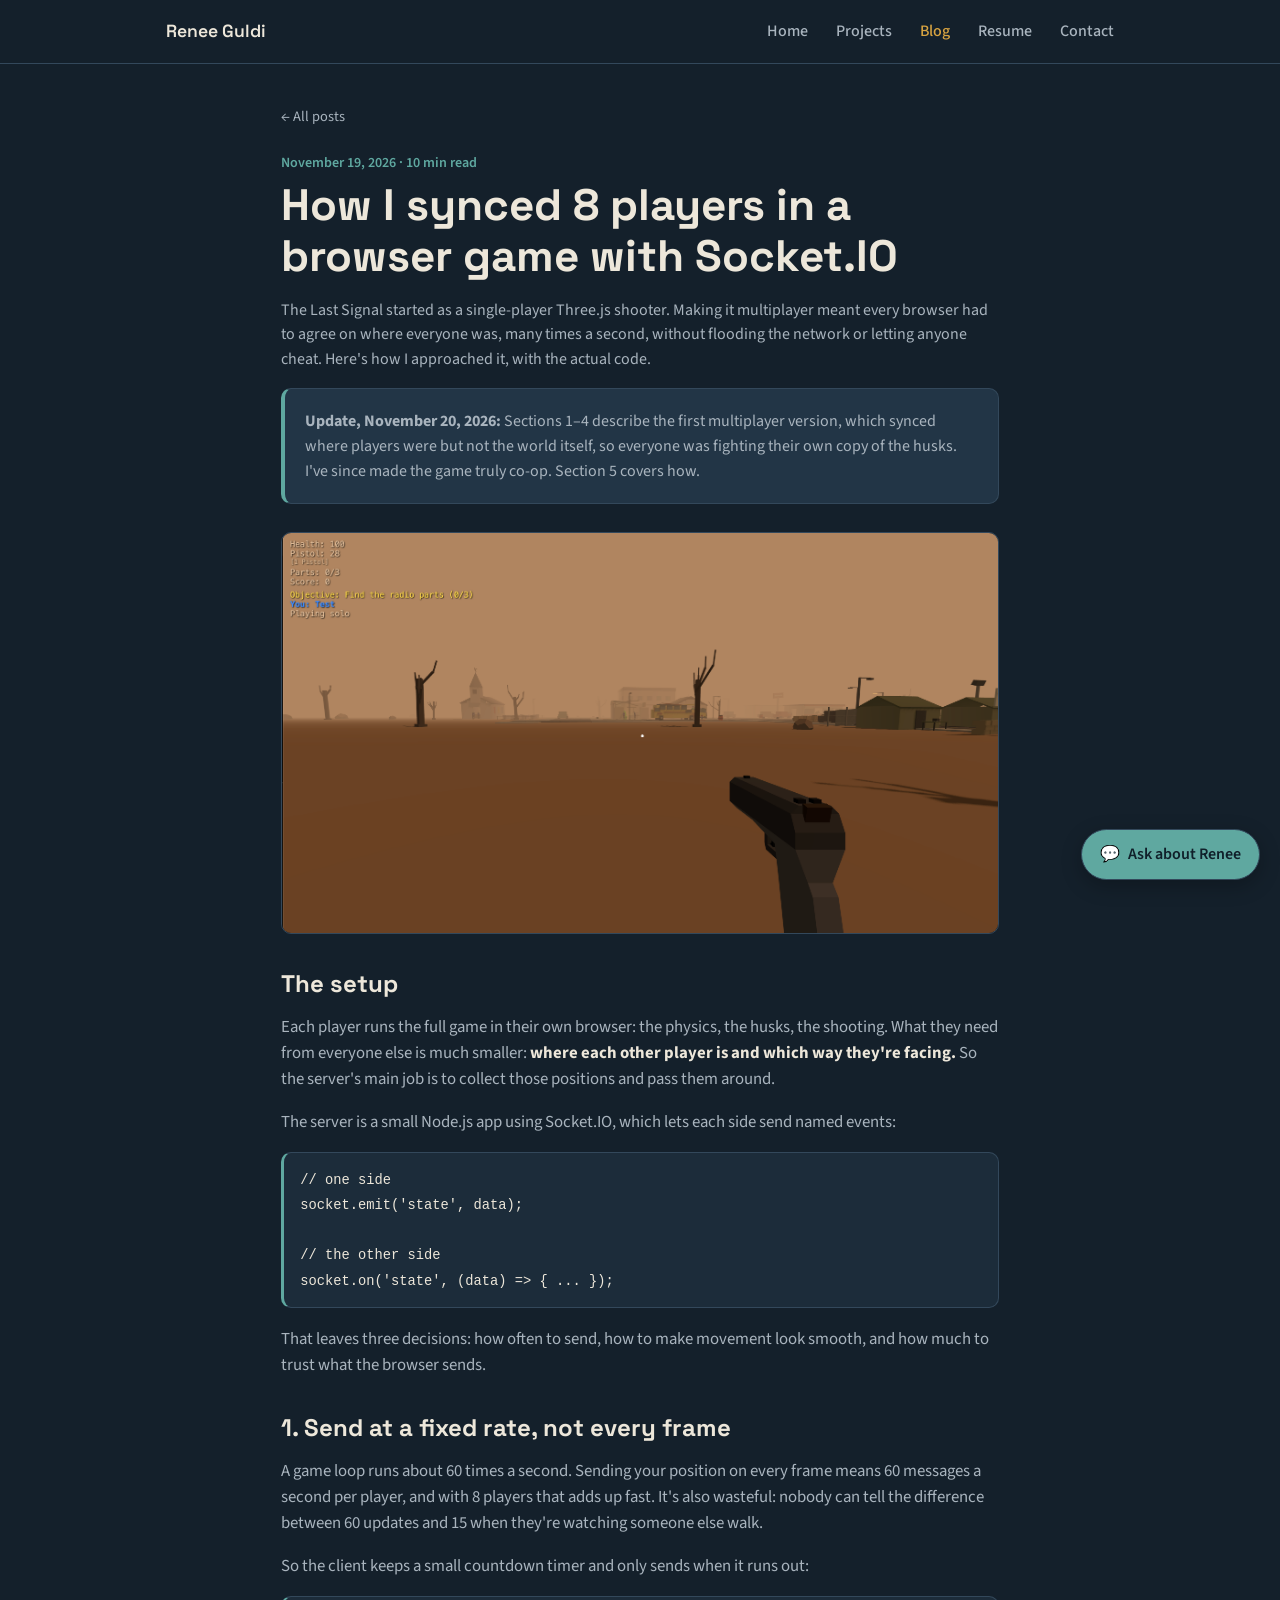
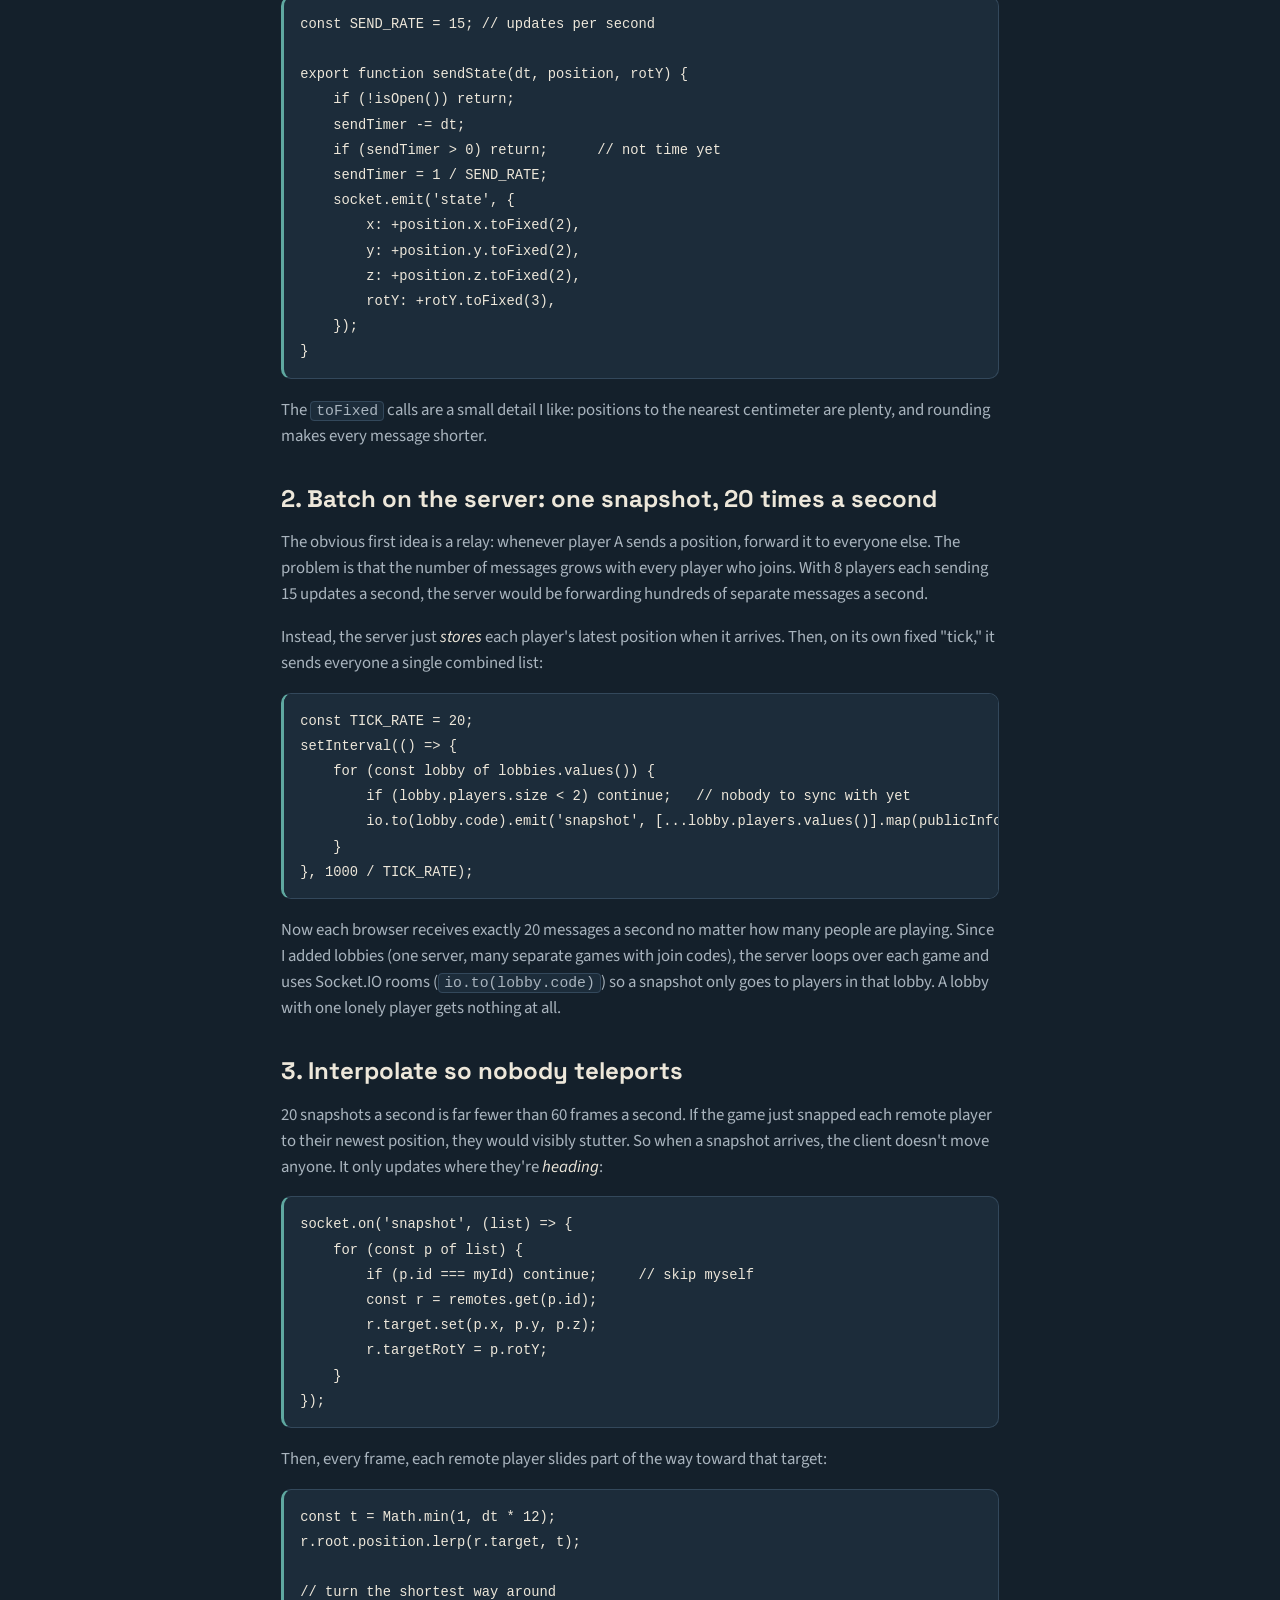
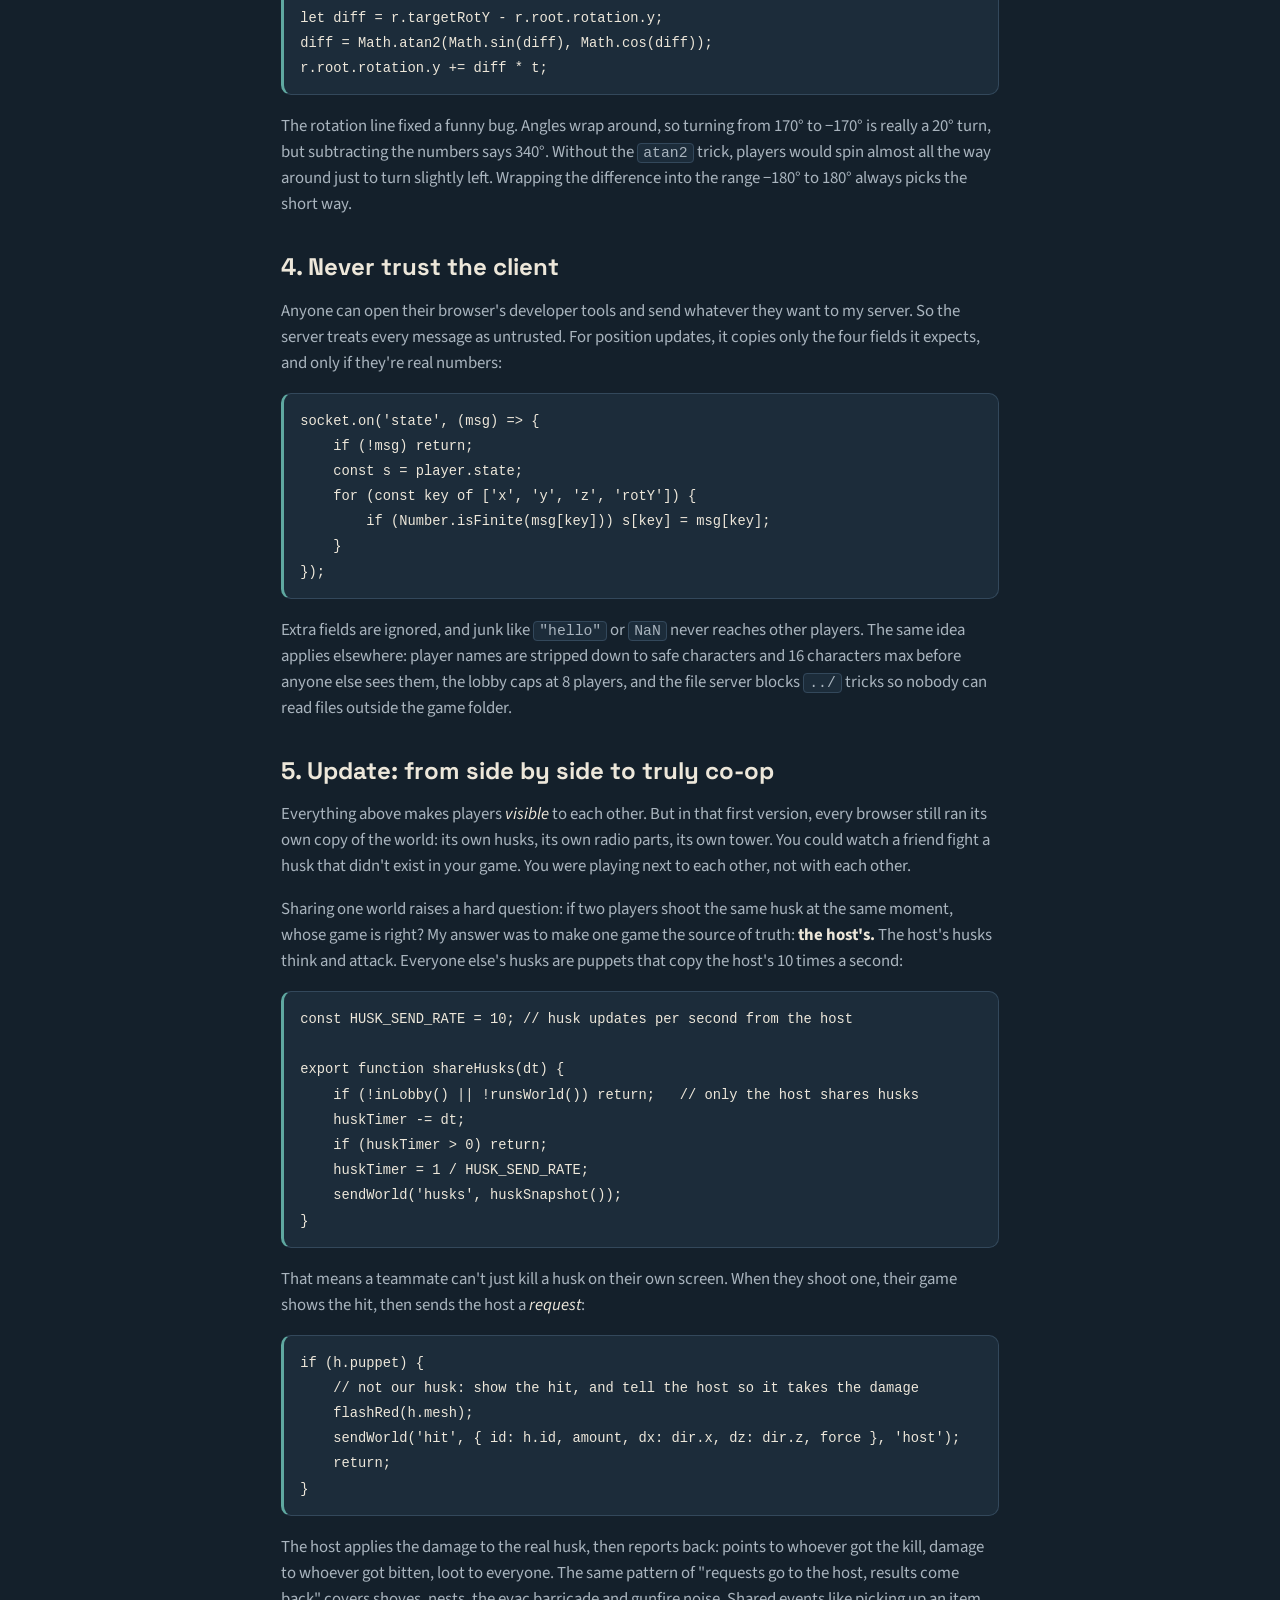
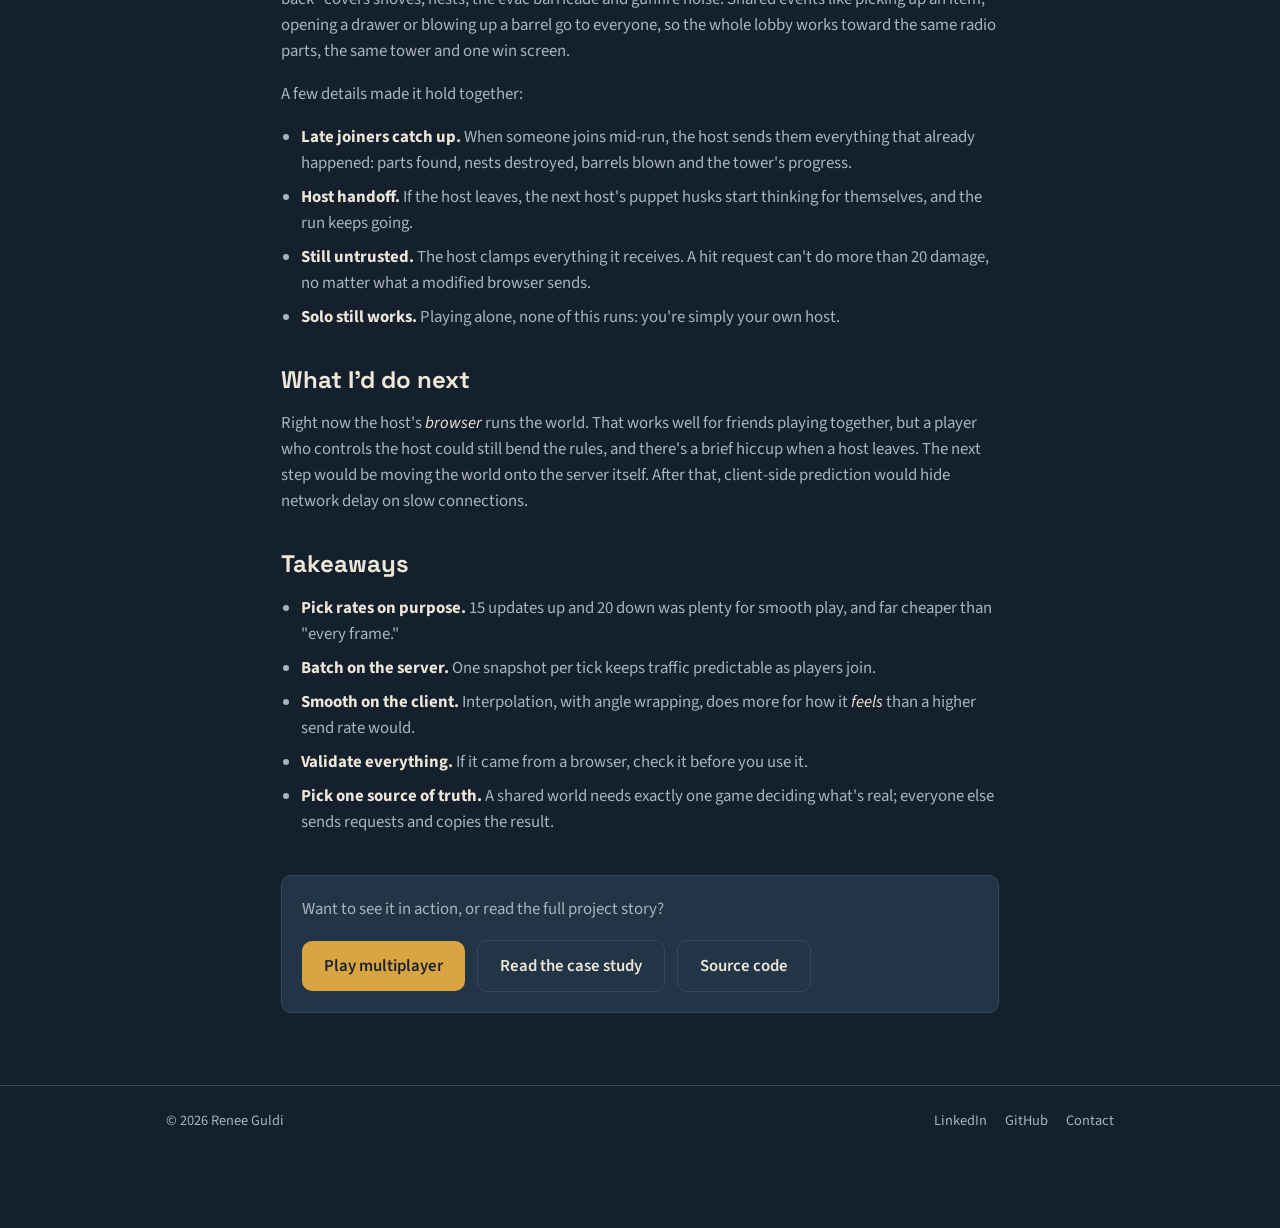
==== commit 03ecc726: "Update blog post on multiplayer game development; refine descriptions and add new sections on lobbie" ====
--- a/blog-syncing-8-players.html
+++ b/blog-syncing-8-players.html
@@ -37,7 +37,7 @@
         <a href="blog.html" class="back-link">&larr; All posts</a>
 
         <header class="post-head">
-            <p class="post-meta"><time datetime="2026-11-19">November 19, 2026</time> · 7 min read</p>
+            <p class="post-meta"><time datetime="2026-11-19">November 19, 2026</time> · 10 min read</p>
             <h1>How I synced 8 players in a browser game with Socket.IO</h1>
             <p class="lede">
                 The Last Signal started as a single-player Three.js shooter. Making it multiplayer meant every browser had to
@@ -45,6 +45,10 @@
                 Here's how I approached it, with the actual code.
             </p>
         </header>
+
+        <div class="post-cta post-update">
+            <p><strong>Update, November 20, 2026:</strong> Sections 1–4 describe the first multiplayer version, which synced where players were but not the world itself, so everyone was fighting their own copy of the husks. I've since made the game truly co-op. Section 5 covers how.</p>
+        </div>
 
         <figure class="cs-figure">
             <img src="images/last-signal-mltiplr.png" alt="First-person view in The Last Signal multiplayer: a pistol aimed down a dusty road toward a ruined town">
@@ -103,13 +107,15 @@
             </p>
             <pre><code>const TICK_RATE = 20;
 setInterval(() =&gt; {
-    const list = introduced();          // players who have joined the game
-    if (list.length &lt; 2) return;        // nobody to sync with yet
-    io.emit('snapshot', list.map(publicInfo));
+    for (const lobby of lobbies.values()) {
+        if (lobby.players.size &lt; 2) continue;   // nobody to sync with yet
+        io.to(lobby.code).emit('snapshot', [...lobby.players.values()].map(publicInfo));
+    }
 }, 1000 / TICK_RATE);</code></pre>
             <p>
-                Now each browser receives exactly 20 messages a second no matter how many people are playing. The
-                <code>list.length &lt; 2</code> check also means a server with one lonely player sends nothing at all.
+                Now each browser receives exactly 20 messages a second no matter how many people are playing. Since I added
+                lobbies (one server, many separate games with join codes), the server loops over each game and uses Socket.IO rooms
+                (<code>io.to(lobby.code)</code>) so a snapshot only goes to players in that lobby. A lobby with one lonely player gets nothing at all.
             </p>
 
             <h2>3. Interpolate so nobody teleports</h2>
@@ -160,12 +166,55 @@
                 can read files outside the game folder.
             </p>
 
+            <h2>5. Update: from side by side to truly co-op</h2>
+            <p>
+                Everything above makes players <em>visible</em> to each other. But in that first version, every browser still ran its
+                own copy of the world: its own husks, its own radio parts, its own tower. You could watch a friend fight a husk that
+                didn't exist in your game. You were playing next to each other, not with each other.
+            </p>
+            <p>
+                Sharing one world raises a hard question: if two players shoot the same husk at the same moment, whose game is right?
+                My answer was to make one game the source of truth: <strong>the host's.</strong> The host's husks think and attack.
+                Everyone else's husks are puppets that copy the host's 10 times a second:
+            </p>
+            <pre><code>const HUSK_SEND_RATE = 10; // husk updates per second from the host
+
+export function shareHusks(dt) {
+    if (!inLobby() || !runsWorld()) return;   // only the host shares husks
+    huskTimer -= dt;
+    if (huskTimer &gt; 0) return;
+    huskTimer = 1 / HUSK_SEND_RATE;
+    sendWorld('husks', huskSnapshot());
+}</code></pre>
+            <p>
+                That means a teammate can't just kill a husk on their own screen. When they shoot one, their game shows the hit, then
+                sends the host a <em>request</em>:
+            </p>
+            <pre><code>if (h.puppet) {
+    // not our husk: show the hit, and tell the host so it takes the damage
+    flashRed(h.mesh);
+    sendWorld('hit', { id: h.id, amount, dx: dir.x, dz: dir.z, force }, 'host');
+    return;
+}</code></pre>
+            <p>
+                The host applies the damage to the real husk, then reports back: points to whoever got the kill, damage to whoever got
+                bitten, loot to everyone. The same pattern of "requests go to the host, results come back" covers shoves, nests, the evac
+                barricade and gunfire noise. Shared events like picking up an item, opening a drawer or blowing up a barrel go to everyone,
+                so the whole lobby works toward the same radio parts, the same tower and one win screen.
+            </p>
+            <p>A few details made it hold together:</p>
+            <ul>
+                <li><strong>Late joiners catch up.</strong> When someone joins mid-run, the host sends them everything that already happened: parts found, nests destroyed, barrels blown and the tower's progress.</li>
+                <li><strong>Host handoff.</strong> If the host leaves, the next host's puppet husks start thinking for themselves, and the run keeps going.</li>
+                <li><strong>Still untrusted.</strong> The host clamps everything it receives. A hit request can't do more than 20 damage, no matter what a modified browser sends.</li>
+                <li><strong>Solo still works.</strong> Playing alone, none of this runs: you're simply your own host.</li>
+            </ul>
+
             <h2>What I'd do next</h2>
             <p>
-                Right now, gunfire from other players is cosmetic: you see their tracers, but each browser decides its own hits.
-                That's fine for a cooperative game, but the next step would be <strong>server-authoritative combat</strong>,
-                where the server decides hits and enemy health so everyone sees the same fight. After that, client-side prediction
-                would hide network delay on slow connections.
+                Right now the host's <em>browser</em> runs the world. That works well for friends playing together, but a player who
+                controls the host could still bend the rules, and there's a brief hiccup when a host leaves. The next step would be
+                moving the world onto the server itself. After that, client-side prediction would hide network delay on slow connections.
             </p>
 
             <h2>Takeaways</h2>
@@ -174,6 +223,7 @@
                 <li><strong>Batch on the server.</strong> One snapshot per tick keeps traffic predictable as players join.</li>
                 <li><strong>Smooth on the client.</strong> Interpolation, with angle wrapping, does more for how it <em>feels</em> than a higher send rate would.</li>
                 <li><strong>Validate everything.</strong> If it came from a browser, check it before you use it.</li>
+                <li><strong>Pick one source of truth.</strong> A shared world needs exactly one game deciding what's real; everyone else sends requests and copies the result.</li>
             </ul>
 
             <div class="post-cta">
--- a/css/style.css
+++ b/css/style.css
@@ -1091,4 +1091,12 @@
   border: 1px solid var(--border);
   border-radius: var(--radius);
 }
-.post-cta p { margin: 0; }+.post-cta p { margin: 0; }
+
+.edu-courses, .r-courses { margin-top: 6px !important; font-size: 0.95rem; }
+
+/* Keep footer links clear of the floating chat button */
+body.has-chat .site-footer { padding-bottom: 96px; }
+
+
+.post-update { margin: 0 0 8px; border-left: 4px solid var(--accent-2); }
